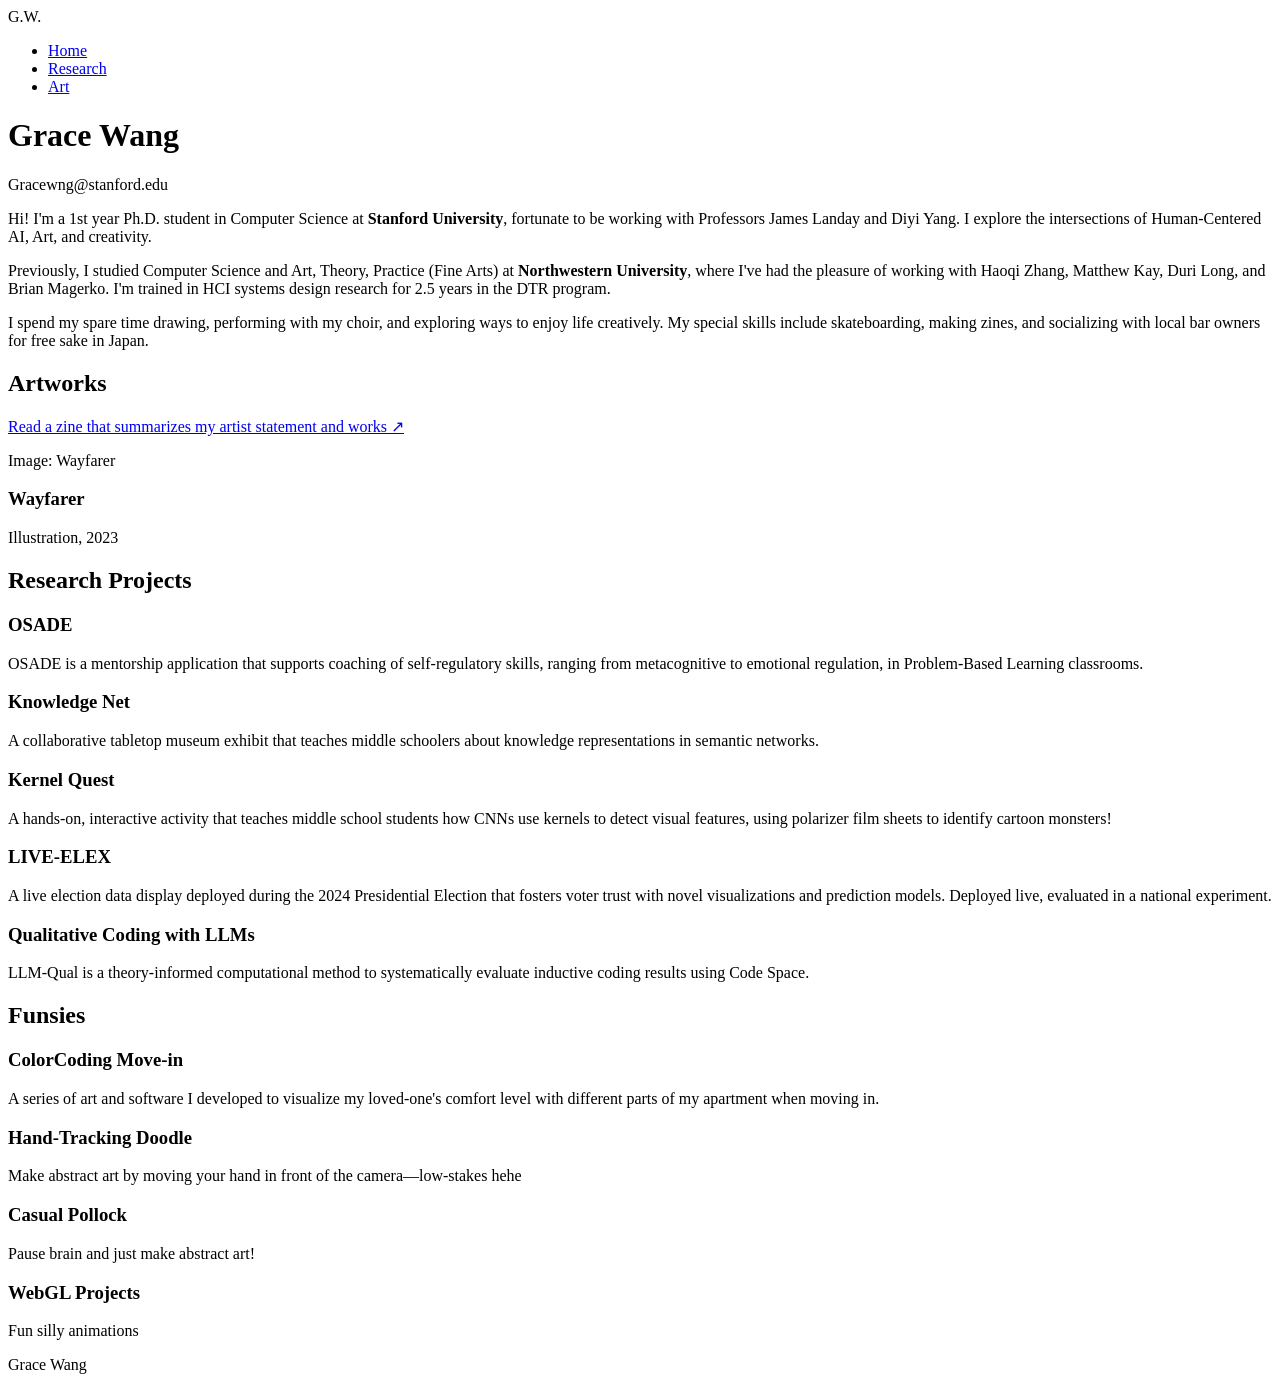
==== index.html @ e255c579 "front page" ====
<!DOCTYPE html>
<html lang="en">
<head>
    <meta charset="UTF-8">
    <meta name="viewport" content="width=device-width, initial-scale=1.0">
    <title>Grace Wang | G.W.</title>
    <link rel="stylesheet" href="style.css">
</head>
<body>

    <nav class="navbar">
        <div class="logo">G.W.</div>
        <ul class="nav-links">
            <li><a href="#home">Home</a></li>
            <li><a href="#research">Research</a></li>
            <li><a href="#art">Art</a></li>
        </ul>
    </nav>

    <main class="container">
        <header id="home" class="hero">
            <h1>Grace Wang</h1>
            <p class="email">Gracewng@stanford.edu</p>
            <div class="bio">
                <p>Hi! I'm a 1st year Ph.D. student in Computer Science at <strong>Stanford University</strong>, fortunate to be working with Professors James Landay and Diyi Yang. I explore the intersections of Human-Centered AI, Art, and creativity.</p>
                
                <p>Previously, I studied Computer Science and Art, Theory, Practice (Fine Arts) at <strong>Northwestern University</strong>, where I've had the pleasure of working with Haoqi Zhang, Matthew Kay, Duri Long, and Brian Magerko. I'm trained in HCI systems design research for 2.5 years in the DTR program.</p>
                
                <p>I spend my spare time drawing, performing with my choir, and exploring ways to enjoy life creatively. My special skills include skateboarding, making zines, and socializing with local bar owners for free sake in Japan.</p>
            </div>
        </header>

        <section id="art">
            <h2>Artworks</h2>
            <p class="statement-link"><a href="#">Read a zine that summarizes my artist statement and works ↗</a></p>
            <div class="grid">
                <div class="card">
                    <div class="placeholder-img">Image: Wayfarer</div>
                    <h3>Wayfarer</h3>
                    <p>Illustration, 2023</p>
                </div>
            </div>
        </section>

        <section id="research">
            <h2>Research Projects</h2>
            <div class="grid">
                <div class="card">
                    <h3>OSADE</h3>
                    <p>OSADE is a mentorship application that supports coaching of self-regulatory skills, ranging from metacognitive to emotional regulation, in Problem-Based Learning classrooms.</p>
                </div>
                <div class="card">
                    <h3>Knowledge Net</h3>
                    <p>A collaborative tabletop museum exhibit that teaches middle schoolers about knowledge representations in semantic networks.</p>
                </div>
                <div class="card">
                    <h3>Kernel Quest</h3>
                    <p>A hands-on, interactive activity that teaches middle school students how CNNs use kernels to detect visual features, using polarizer film sheets to identify cartoon monsters!</p>
                </div>
                <div class="card">
                    <h3>LIVE-ELEX</h3>
                    <p>A live election data display deployed during the 2024 Presidential Election that fosters voter trust with novel visualizations and prediction models. Deployed live, evaluated in a national experiment.</p>
                </div>
                <div class="card">
                    <h3>Qualitative Coding with LLMs</h3>
                    <p>LLM-Qual is a theory-informed computational method to systematically evaluate inductive coding results using Code Space.</p>
                </div>
            </div>
        </section>

        <section id="funsies">
            <h2>Funsies</h2>
            <div class="grid">
                <div class="card fun">
                    <h3>ColorCoding Move-in</h3>
                    <p>A series of art and software I developed to visualize my loved-one's comfort level with different parts of my apartment when moving in.</p>
                </div>
                <div class="card fun">
                    <h3>Hand-Tracking Doodle</h3>
                    <p>Make abstract art by moving your hand in front of the camera—low-stakes hehe</p>
                </div>
                <div class="card fun">
                    <h3>Casual Pollock</h3>
                    <p>Pause brain and just make abstract art!</p>
                </div>
                <div class="card fun">
                    <h3>WebGL Projects</h3>
                    <p>Fun silly animations</p>
                </div>
            </div>
        </section>
    </main>

    <footer>
        <p>Grace Wang</p>
    </footer>

</body>
</html>
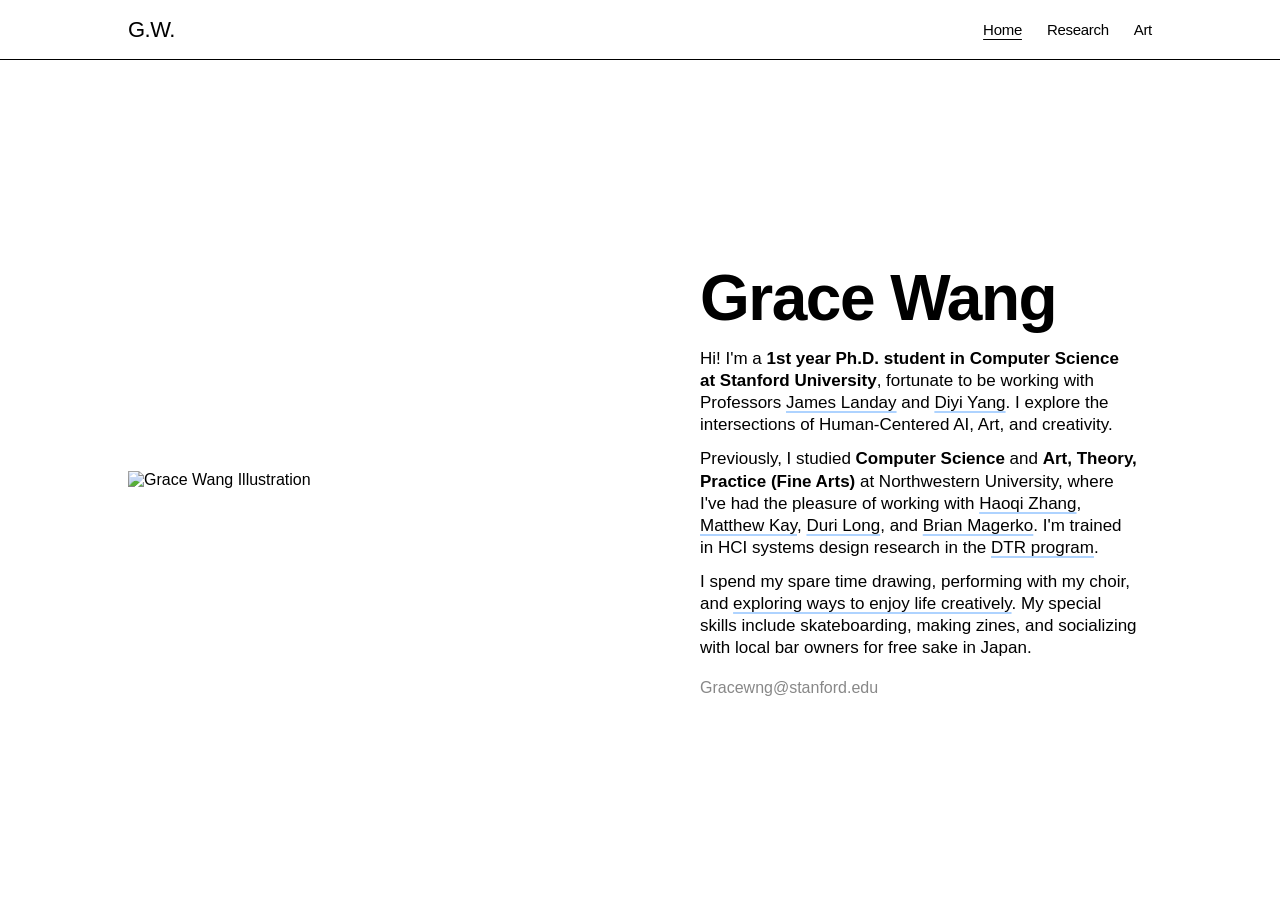
==== commit f37ef78a: "frontpage" ====
--- a/index.html
+++ b/index.html
@@ -9,91 +9,37 @@
 <body>
 
     <nav class="navbar">
-        <div class="logo">G.W.</div>
-        <ul class="nav-links">
-            <li><a href="#home">Home</a></li>
-            <li><a href="#research">Research</a></li>
-            <li><a href="#art">Art</a></li>
-        </ul>
+        <div class="nav-content">
+            <div class="logo">G.W.</div>
+            <ul class="nav-links">
+                <li><a href="#home" class="active">Home</a></li>
+                <li><a href="#research">Research</a></li>
+                <li><a href="#art">Art</a></li>
+            </ul>
+        </div>
     </nav>
 
-    <main class="container">
-        <header id="home" class="hero">
-            <h1>Grace Wang</h1>
-            <p class="email">Gracewng@stanford.edu</p>
-            <div class="bio">
-                <p>Hi! I'm a 1st year Ph.D. student in Computer Science at <strong>Stanford University</strong>, fortunate to be working with Professors James Landay and Diyi Yang. I explore the intersections of Human-Centered AI, Art, and creativity.</p>
+    <main class="centering-wrapper">
+        <div class="container">
+            <header id="home" class="hero-section">
+                <div class="image-column">
+                    <img src="images/artworks/SelfPortrait.png" alt="Grace Wang Illustration" class="profile-img">
+                </div>
                 
-                <p>Previously, I studied Computer Science and Art, Theory, Practice (Fine Arts) at <strong>Northwestern University</strong>, where I've had the pleasure of working with Haoqi Zhang, Matthew Kay, Duri Long, and Brian Magerko. I'm trained in HCI systems design research for 2.5 years in the DTR program.</p>
-                
-                <p>I spend my spare time drawing, performing with my choir, and exploring ways to enjoy life creatively. My special skills include skateboarding, making zines, and socializing with local bar owners for free sake in Japan.</p>
-            </div>
-        </header>
-
-        <section id="art">
-            <h2>Artworks</h2>
-            <p class="statement-link"><a href="#">Read a zine that summarizes my artist statement and works ↗</a></p>
-            <div class="grid">
-                <div class="card">
-                    <div class="placeholder-img">Image: Wayfarer</div>
-                    <h3>Wayfarer</h3>
-                    <p>Illustration, 2023</p>
+                <div class="content-column">
+                    <h1>Grace Wang</h1>
+                    <div class="bio">
+                        <p>Hi! I'm a <strong>1st year Ph.D. student in Computer Science at Stanford University</strong>, fortunate to be working with Professors <a href="https://www.landay.org/">James Landay</a> and <a href="https://cs.stanford.edu/~diyiy/">Diyi Yang</a>. I explore the intersections of Human-Centered AI, Art, and creativity.</p>
+                        
+                        <p>Previously, I studied <strong>Computer Science</strong> and <strong>Art, Theory, Practice (Fine Arts)</strong> at Northwestern University, where I've had the pleasure of working with <a href="https://eecs.northwestern.edu/~hq/">Haoqi Zhang</a>, <a href="https://www.mjskay.com/">Matthew Kay</a>, <a href="https://www.durilong.com/">Duri Long</a>, and <a href="https://sites.google.com/view/magerko/home">Brian Magerko</a>. I'm trained in HCI systems design research in the <a href="https://dtr.northwestern.edu/">DTR program</a>.</p>
+                        
+                        <p>I spend my spare time drawing, performing with my choir, and <a href="#">exploring ways to enjoy life creatively</a>. My special skills include skateboarding, making zines, and socializing with local bar owners for free sake in Japan.</p>
+                    </div>
+                    <p class="email-bottom">Gracewng@stanford.edu</p>
                 </div>
-            </div>
-        </section>
-
-        <section id="research">
-            <h2>Research Projects</h2>
-            <div class="grid">
-                <div class="card">
-                    <h3>OSADE</h3>
-                    <p>OSADE is a mentorship application that supports coaching of self-regulatory skills, ranging from metacognitive to emotional regulation, in Problem-Based Learning classrooms.</p>
-                </div>
-                <div class="card">
-                    <h3>Knowledge Net</h3>
-                    <p>A collaborative tabletop museum exhibit that teaches middle schoolers about knowledge representations in semantic networks.</p>
-                </div>
-                <div class="card">
-                    <h3>Kernel Quest</h3>
-                    <p>A hands-on, interactive activity that teaches middle school students how CNNs use kernels to detect visual features, using polarizer film sheets to identify cartoon monsters!</p>
-                </div>
-                <div class="card">
-                    <h3>LIVE-ELEX</h3>
-                    <p>A live election data display deployed during the 2024 Presidential Election that fosters voter trust with novel visualizations and prediction models. Deployed live, evaluated in a national experiment.</p>
-                </div>
-                <div class="card">
-                    <h3>Qualitative Coding with LLMs</h3>
-                    <p>LLM-Qual is a theory-informed computational method to systematically evaluate inductive coding results using Code Space.</p>
-                </div>
-            </div>
-        </section>
-
-        <section id="funsies">
-            <h2>Funsies</h2>
-            <div class="grid">
-                <div class="card fun">
-                    <h3>ColorCoding Move-in</h3>
-                    <p>A series of art and software I developed to visualize my loved-one's comfort level with different parts of my apartment when moving in.</p>
-                </div>
-                <div class="card fun">
-                    <h3>Hand-Tracking Doodle</h3>
-                    <p>Make abstract art by moving your hand in front of the camera—low-stakes hehe</p>
-                </div>
-                <div class="card fun">
-                    <h3>Casual Pollock</h3>
-                    <p>Pause brain and just make abstract art!</p>
-                </div>
-                <div class="card fun">
-                    <h3>WebGL Projects</h3>
-                    <p>Fun silly animations</p>
-                </div>
-            </div>
-        </section>
+            </header>
+        </div>
     </main>
-
-    <footer>
-        <p>Grace Wang</p>
-    </footer>
 
 </body>
 </html>
--- a/style.css
+++ b/style.css
@@ -0,0 +1,160 @@
+:root {
+    --bg-white: #ffffff;
+    --text-black: #000000;
+    --text-gray: #888888;
+    --max-width: 1200px;
+    --header-height: 60px; /* Narrower vertical space */
+}
+
+* {
+    box-sizing: border-box;
+    margin: 0;
+    padding: 0;
+}
+
+body, html {
+    height: 100%;
+    background-color: var(--bg-white);
+    color: var(--text-black);
+    font-family: -apple-system, BlinkMacSystemFont, "Segoe UI", Roboto, sans-serif;
+    -webkit-font-smoothing: antialiased;
+}
+
+/* HEADER: FULL WIDTH LINE, 80% TEXT CONTENT */
+.navbar {
+    width: 100%;
+    height: var(--header-height);
+    border-bottom: 1px solid #000000;
+    background: #fff;
+    display: flex;
+    justify-content: center;
+}
+
+.nav-content {
+    width: 80%; /* Text spans 80% */
+    display: flex;
+    justify-content: space-between;
+    align-items: center;
+}
+
+.logo {
+    font-size: 22px;
+    font-weight: 100;
+    color: #000;
+    letter-spacing: -0.5px; /* Tightened horizontal spacing */
+    font-family: "Helvetica Neue", Helvetica, Arial, sans-serif;
+}
+
+.nav-links {
+    display: flex;
+    list-style: none;
+    gap: 25px;
+}
+
+.nav-links a {
+    text-decoration: none;
+    color: #000;
+    font-size: 15px; /* 30% smaller than previous 17px */
+    letter-spacing: -0.3px;
+    font-weight: 400;
+    text-transform: none;
+}
+
+.nav-links a.active {
+    text-decoration: underline;
+    text-underline-offset: 4px;
+}
+
+/* VERTICAL CENTERING */
+.centering-wrapper {
+    display: flex;
+    flex-direction: column;
+    justify-content: center;
+    min-height: calc(100vh - var(--header-height));
+}
+
+.container {
+    width: 80%; /* Matches header text width */
+    max-width: var(--max-width);
+    margin: 0 auto;
+}
+
+.hero-section {
+    display: flex;
+    align-items: center;
+    gap: 60px;
+}
+
+.image-column {
+    flex: 0 0 50%;
+}
+
+.profile-img {
+    width: 100%;
+    height: auto;
+    display: block;
+}
+
+.content-column {
+    flex: 1;
+}
+
+h1 {
+    font-size: 64px;
+    font-weight: 700;
+    margin-bottom: 15px;
+    letter-spacing: -1.5px;
+    line-height: 1.1;
+}
+
+.bio p {
+    font-size: 17px;
+    margin-bottom: 12px;
+    margin-right: 15px;
+    line-height: 1.3; /* Compressed line spacing (0.5 of previous 2.2 range) */
+    color: #000;
+}
+
+.bio a {
+    color: var(--text-black);
+    text-decoration: underline;
+    
+    /* 1. Use a high-contrast Hex code */
+    text-decoration-color: #aed3ff; /* Pure blue, or use #2b6ca3 for a professional blue */
+    
+    /* 2. Increase thickness so the color is visible */
+    text-decoration-thickness: 2px; 
+    
+    /* 3. Ensure the line doesn't skip over descending letters (like g, j, p, q, y) */
+    /* This makes the line a solid, unbroken blue stroke */
+    text-decoration-skip-ink: none; 
+
+    /* 4. Pull it away from the text slightly to make it pop */
+    text-underline-offset: 3px;
+}
+
+.email-bottom {
+    margin-top: 20px;
+    color: var(--text-gray);
+    font-size: 16px;
+}
+
+/* MOBILE RESPONSIVE */
+@media (max-width: 950px) {
+    .nav-content, .container {
+        width: 90%; /* More space on mobile */
+    }
+    
+    .hero-section {
+        flex-direction: column;
+        gap: 30px;
+    }
+
+    .image-column {
+        width: 100%;
+    }
+
+    h1 {
+        font-size: 42px;
+    }
+}
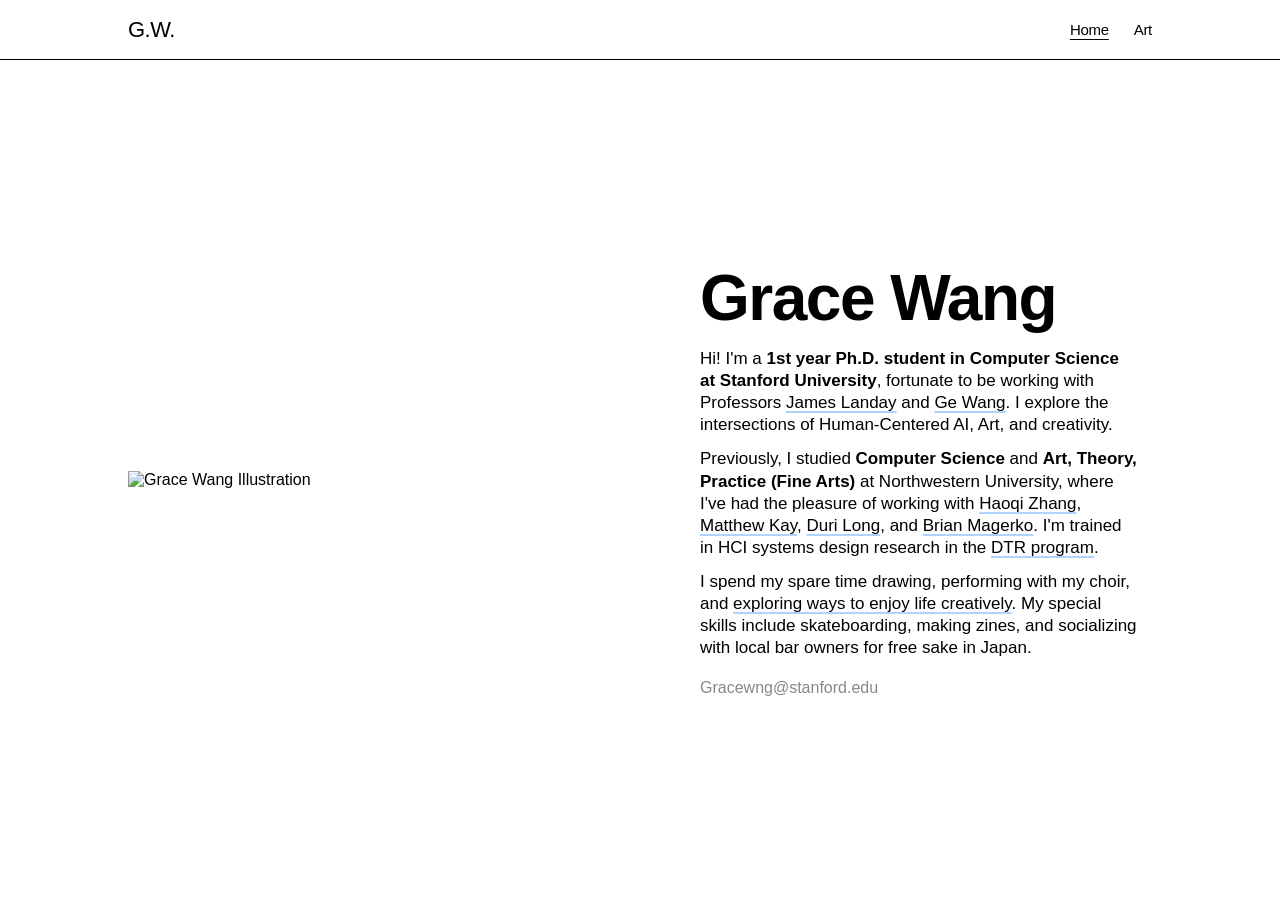
==== commit 3f428380: "new" ====
--- a/index.html
+++ b/index.html
@@ -13,8 +13,7 @@
             <div class="logo">G.W.</div>
             <ul class="nav-links">
                 <li><a href="#home" class="active">Home</a></li>
-                <li><a href="#research">Research</a></li>
-                <li><a href="#art">Art</a></li>
+                <li><a href="zine.html">Art</a></li>
             </ul>
         </div>
     </nav>
@@ -29,7 +28,7 @@
                 <div class="content-column">
                     <h1>Grace Wang</h1>
                     <div class="bio">
-                        <p>Hi! I'm a <strong>1st year Ph.D. student in Computer Science at Stanford University</strong>, fortunate to be working with Professors <a href="https://www.landay.org/">James Landay</a> and <a href="https://cs.stanford.edu/~diyiy/">Diyi Yang</a>. I explore the intersections of Human-Centered AI, Art, and creativity.</p>
+                        <p>Hi! I'm a <strong>1st year Ph.D. student in Computer Science at Stanford University</strong>, fortunate to be working with Professors <a href="https://www.landay.org/">James Landay</a> and <a href="https://www.gewang.com//">Ge Wang</a>. I explore the intersections of Human-Centered AI, Art, and creativity.</p>
                         
                         <p>Previously, I studied <strong>Computer Science</strong> and <strong>Art, Theory, Practice (Fine Arts)</strong> at Northwestern University, where I've had the pleasure of working with <a href="https://eecs.northwestern.edu/~hq/">Haoqi Zhang</a>, <a href="https://www.mjskay.com/">Matthew Kay</a>, <a href="https://www.durilong.com/">Duri Long</a>, and <a href="https://sites.google.com/view/magerko/home">Brian Magerko</a>. I'm trained in HCI systems design research in the <a href="https://dtr.northwestern.edu/">DTR program</a>.</p>
                         
--- a/style.css
+++ b/style.css
@@ -139,22 +139,287 @@
     font-size: 16px;
 }
 
-/* MOBILE RESPONSIVE */
+/* MOBILE RESPONSIVE REFINEMENTS */
 @media (max-width: 950px) {
-    .nav-content, .container {
-        width: 90%; /* More space on mobile */
+    .logo {
+    font-size: 19px;
+    font-weight: 100;
+    color: #000;
+    letter-spacing: -0.5px; /* Tightened horizontal spacing */
+    font-family: "Helvetica Neue", Helvetica, Arial, sans-serif;
+}
+
+    /* Header adjustments */
+    .nav-content {
+        width: 88%; /* Give more edge-to-edge room for the nav on mobile */
+    }
+    
+    .nav-links {
+        gap: 10.5px; /* Reduce spacing between tabs so they don't look spread out */
+    }
+
+    .nav-links a {
+    text-decoration: none;
+    color: #000;
+    font-size: 14px; /* 30% smaller than previous 17px */
+    letter-spacing: -0.2px;
+    font-weight: 300;
+    text-transform: none;
+}
+
+    /* Vertical centering adjustment */
+    .centering-wrapper {
+        justify-content: flex-start; /* Don't force center on mobile to allow for scrolling */
+        padding-top: 30px; /* Space between header line and the image */
+        min-height: auto;
+    }
+
+    .container {
+        width: 86%; /* Reduce right margin/centering the content block */
     }
     
     .hero-section {
         flex-direction: column;
+        gap: 20px; /* Gap between image and "Grace Wang" text */
+    }
+
+    /* Image Scaling */
+    .image-column {
+        width: 70%; /* Makes image smaller on phone (was 100%) */
+        margin: 0 auto; /* Keeps image centered */
+    }
+
+    /* Text Proportion Adjustments */
+    h1 {
+        font-size: 22px; /* 50% smaller than desktop 64px */
+        text-align: left;
+        margin-bottom: 10px;
+        letter-spacing: 0.0px;
+    }
+
+    .bio p {
+        font-size: 14.5px; /* 10% smaller than desktop 17px */
+        margin-right: 0; /* Fixes the "right margin too big" issue */
+        text-align: left;
+        line-height: 1.1;
+    }
+
+    .email-bottom {
+        font-size: 14.2px;
+        margin-top: 15px;
+    }
+}
+
+/* --- ART PAGE SPECIFIC STYLES --- */
+
+.art-page {
+    width: 70% !important; /* Matches homepage content width */
+    max-width: var(--max-width);
+    margin: 0 auto; /* Centers the 80% container */
+    text-align: left;
+    padding-bottom: 100px;
+}
+
+/* 1. Full-Width Hero */
+.art-hero {
+    width: 100%;
+    margin-bottom: 60px;
+}
+
+.art-hero img {
+    width: 100%;
+    height: auto;
+    display: block;
+}
+
+/* 2. Artist Statement Header (Title + Circle) */
+.statement-header {
+    display: flex;
+    justify-content: flex-start; /* Keeps things from drifting right */
+    align-items: center;
+    gap: 60px; /* Gap between title and circle */
+    margin-bottom: 80px;
+}
+
+.statement-title {
+    flex: 0 0 20vw; /* Keeps title column consistent with paragraphs */
+}
+
+.statement-title h2 {
+    font-size: 32px;
+    font-weight: 700;
+    line-height: 1.1;
+    margin-bottom: 20px;
+}
+
+.statement-title .subtitle {
+    color: var(--text-gray);
+    font-size: 16px;
+}
+
+.statement-circle-img img {
+    width: 180px;
+    height: 180px;
+    border-radius: 50%;
+    object-fit: cover;
+}
+
+/* 3. Text Blocks & Width Constraints */
+.statement-text{
+    width: 25vw; /* The exact constraint you requested */
+    margin-bottom: 40px;
+    text-align: left;
+}
+
+.project-text {
+    width: 20vw; /* The exact constraint you requested */
+    margin-bottom: 40px;
+    text-align: left;
+}
+
+.statement-text p, .project-text p, .arrow-paragraph p {
+    font-size: 17px;
+    line-height: 1.25;
+    margin-bottom: 30px;
+    letter-spacing: -0.1px;
+}
+
+/* 4. Question Row & Project Row Layouts */
+.question-row, .project-row {
+    display: flex;
+    justify-content: flex-start;
+    align-items: flex-start;
+    gap: 60px; /* Consistent horizontal gap across the page */
+    margin-top: 40px;
+}
+
+.arrow-paragraph {
+    flex: 0 0 20vw; /* Matches the vertical line of paragraphs above */
+}
+
+.question-quote-container{
+    flex: 1; /* Occupies the remaining space of the 80vw container */
+    max-width: 30vw;
+}
+
+.question-quote-container blockquote {
+    font-size: 20px;
+    font-weight: 700;
+    line-height: 1.3;
+    padding: 0;
+    margin: 0;
+}
+
+
+/* --- IMPROVED PROJECT GALLERY GRID --- */
+
+.project-gallery {
+    flex: 1; /* Takes up the space to the right of your 20vw text */
+}
+
+.gallery-grid {
+    display: flex;
+    gap: 7.5px; /* The gutter between the 70% and 30% columns */
+    align-items: stretch; /* Forces both columns to have the same total height */
+}
+/* Main image takes 70% */
+.gallery-main {
+    flex: 0 0 80%; 
+}
+
+.gallery-main img {
+    width: 100%;
+    height: auto;
+    display: block;
+}
+
+.gallery-side {
+    flex: 0 0 calc(20% - 7.5px); /* Adjusts for the gap */
+    display: flex;
+    flex-direction: column;
+    gap: 5px; /* Space between the two stacked images */
+}
+
+.gallery-side img {
+    width: 100%;
+    /* This forces each side image to take exactly half the height of the column */
+    height: calc(50% - 7.5px); 
+    object-fit: cover; /* Prevents stretching if the photos have different ratios */
+    display: block;
+}
+
+.gallery-grid img {
+    width: 100%;
+    height: auto;
+    display: block;
+}
+
+.caption {
+    font-size: 13px;
+    color: var(--text-gray);
+    font-style: italic;
+    text-align: left;
+}
+
+/* --- MOBILE ART ADJUSTMENTS --- */
+@media (max-width: 950px) {
+    .art-page {
+        width: 86% !important;
+    }
+
+    .statement-header, .question-row, .project-row {
+        flex-direction: column;
+        align-items: flex-start;
+        gap: 25px;
+    }
+
+    .statement-text, .project-text, .arrow-paragraph, .statement-title {
+        width: 100%;
+        flex: none;
+    }
+
+    .statement-circle-img img {
+        width: 150px;
+        height: 150px;
+    }
+}
+
+/* --- STACKED IMAGE SECTION --- */
+
+.image-stack-row {
+    width: 100%;
+    display: flex;
+    flex-direction: column;
+    gap: 60px; /* Vertical space between the two images */
+    margin-top: 80px;
+    margin-bottom: 100px;
+}
+
+/* Container for the 80% width image */
+.img-wrapper-80 {
+    width: 80%;
+    /* Left-aligned by default, but you can use margin: 0 auto; to center it within the container */
+    margin-right: auto; 
+}
+
+/* Container for the 100% width image */
+.img-wrapper-100 {
+    width: 100%;
+}
+
+.image-stack-row img {
+    width: 100%;
+    height: auto;
+    display: block;
+}
+
+/* Mobile Adjustments */
+@media (max-width: 950px) {
+    .img-wrapper-80 {
+        width: 100%; /* Scale up to full width on mobile for better visibility */
+    }
+    .image-stack-row {
         gap: 30px;
-    }
-
-    .image-column {
-        width: 100%;
-    }
-
-    h1 {
-        font-size: 42px;
+        margin-top: 40px;
     }
 }
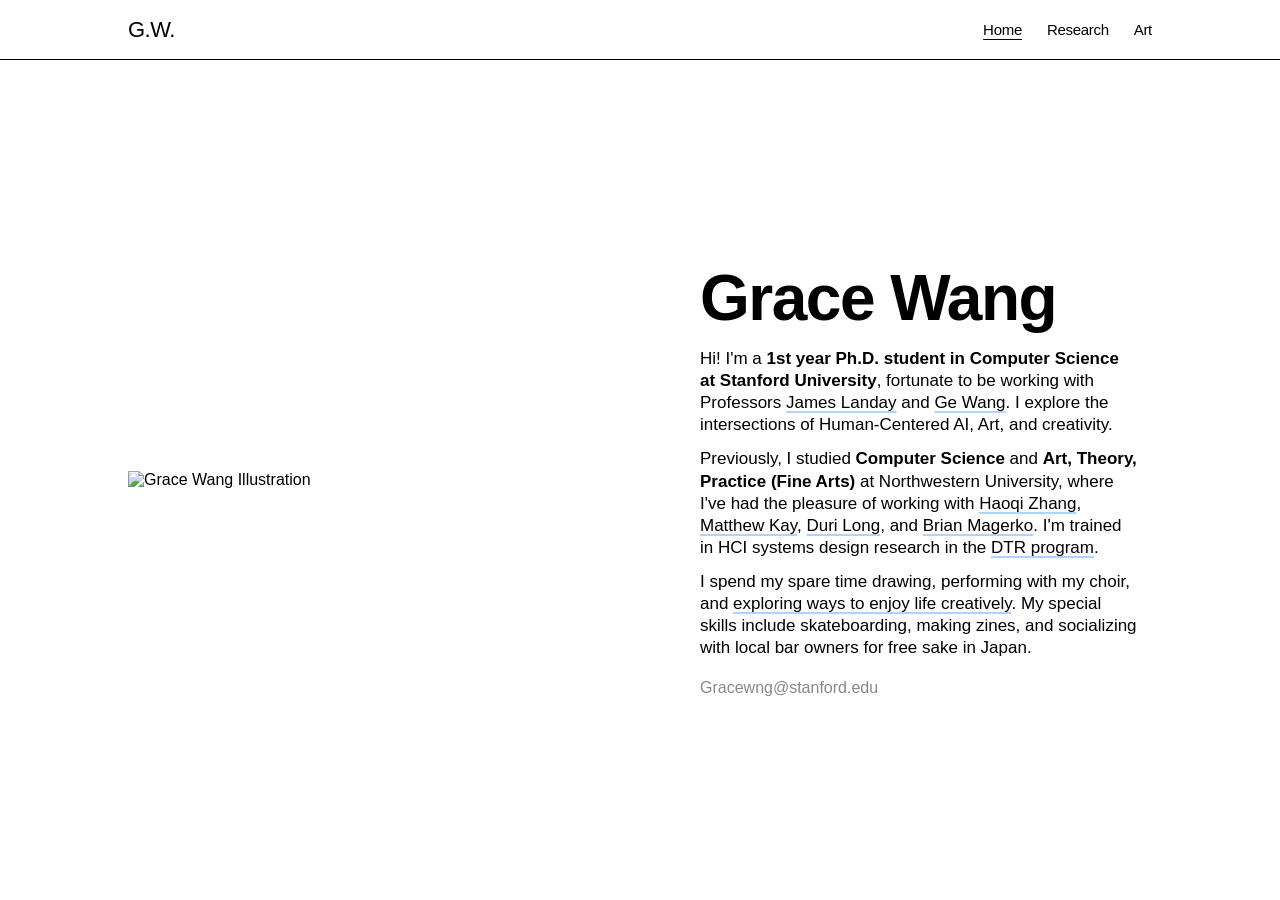
==== commit 51cd89f3: "papers" ====
--- a/index.html
+++ b/index.html
@@ -13,6 +13,7 @@
             <div class="logo">G.W.</div>
             <ul class="nav-links">
                 <li><a href="#home" class="active">Home</a></li>
+                <li><a href="research.html">Research</a></li>
                 <li><a href="zine.html">Art</a></li>
             </ul>
         </div>
--- a/style.css
+++ b/style.css
@@ -210,6 +210,65 @@
     }
 }
 
+/* --- RESEARCH PAGE SPECIFIC STYLES --- */
+
+.research-wrapper {
+    justify-content: flex-start;
+    padding-top: 60px;
+    padding-bottom: 100px;
+}
+
+.research-container {
+    width: 50%;
+    margin: 0 auto;
+}
+
+.research-list {
+    display: flex;
+    flex-direction: column;
+    gap: 16px;
+}
+
+.paper {
+    display: flex;
+    flex-direction: column;
+    gap: 2px;
+}
+
+.paper p {
+    font-size: 15px;
+    line-height: 1.35;
+    color: #000;
+    margin: 0;
+}
+
+.authors {
+    color: #888 !important;
+}
+
+.paper a {
+    color: var(--text-black);
+    text-decoration: underline;
+    text-decoration-color: #aed3ff;
+    text-decoration-thickness: 2px;
+    text-decoration-skip-ink: none;
+    text-underline-offset: 3px;
+}
+
+@media (max-width: 950px) {
+    .research-container {
+        width: 86%;
+    }
+
+    .research-wrapper {
+        padding-top: 30px;
+    }
+
+    .paper p {
+        font-size: 13.5px;
+    }
+}
+
 /* --- ART PAGE SPECIFIC STYLES --- */
 
 .art-page {
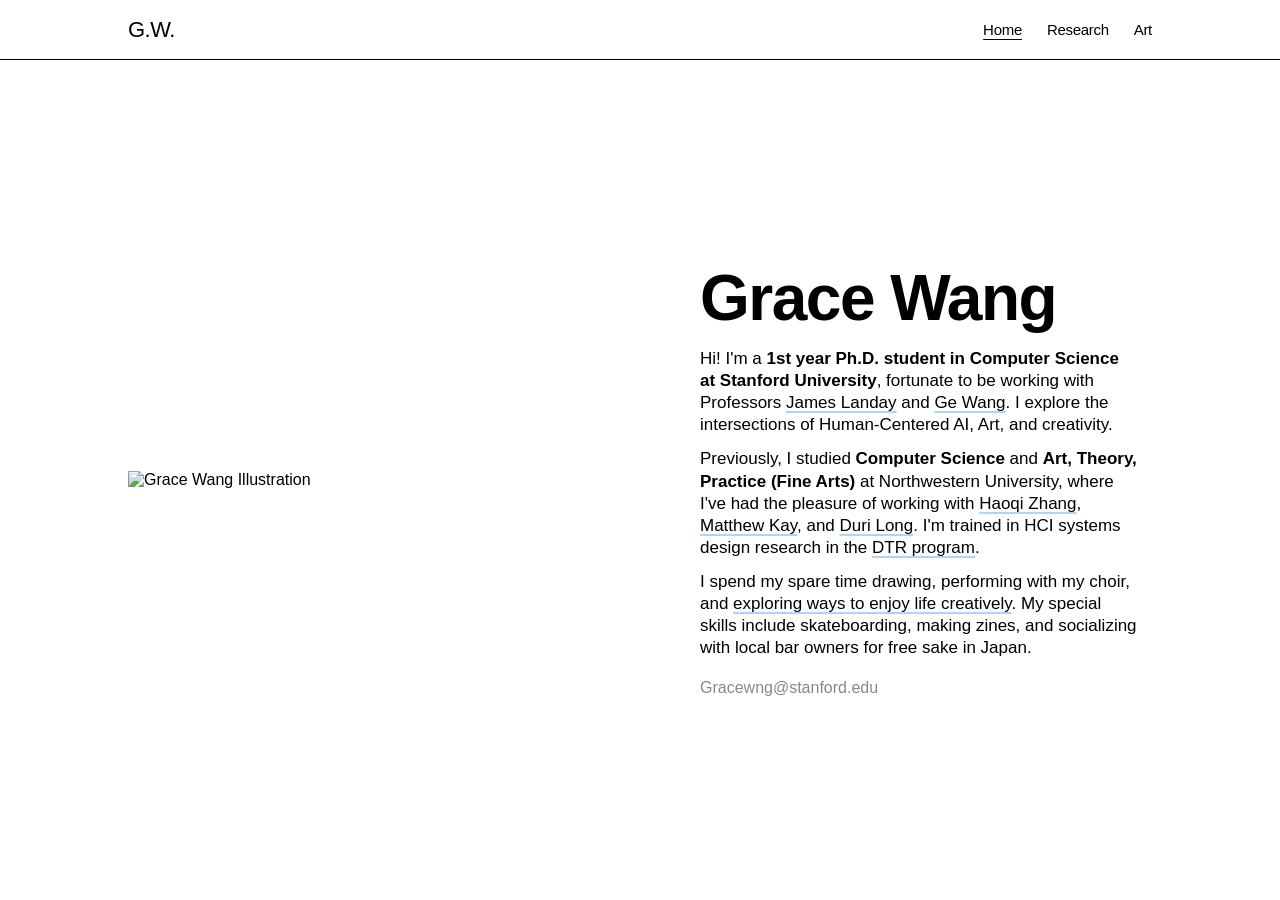
==== commit 1268bd64: "Remove Brian Magerko from homepage bio Co-Authored-By: Claude Opus 5.5 <noreply@anthropic.com> Claud" ====
--- a/index.html
+++ b/index.html
@@ -31,7 +31,7 @@
                     <div class="bio">
                         <p>Hi! I'm a <strong>1st year Ph.D. student in Computer Science at Stanford University</strong>, fortunate to be working with Professors <a href="https://www.landay.org/">James Landay</a> and <a href="https://www.gewang.com//">Ge Wang</a>. I explore the intersections of Human-Centered AI, Art, and creativity.</p>
                         
-                        <p>Previously, I studied <strong>Computer Science</strong> and <strong>Art, Theory, Practice (Fine Arts)</strong> at Northwestern University, where I've had the pleasure of working with <a href="https://eecs.northwestern.edu/~hq/">Haoqi Zhang</a>, <a href="https://www.mjskay.com/">Matthew Kay</a>, <a href="https://www.durilong.com/">Duri Long</a>, and <a href="https://sites.google.com/view/magerko/home">Brian Magerko</a>. I'm trained in HCI systems design research in the <a href="https://dtr.northwestern.edu/">DTR program</a>.</p>
+                        <p>Previously, I studied <strong>Computer Science</strong> and <strong>Art, Theory, Practice (Fine Arts)</strong> at Northwestern University, where I've had the pleasure of working with <a href="https://eecs.northwestern.edu/~hq/">Haoqi Zhang</a>, <a href="https://www.mjskay.com/">Matthew Kay</a>, and <a href="https://www.durilong.com/">Duri Long</a>. I'm trained in HCI systems design research in the <a href="https://dtr.northwestern.edu/">DTR program</a>.</p>
                         
                         <p>I spend my spare time drawing, performing with my choir, and <a href="#">exploring ways to enjoy life creatively</a>. My special skills include skateboarding, making zines, and socializing with local bar owners for free sake in Japan.</p>
                     </div>
--- a/style.css
+++ b/style.css
@@ -257,15 +257,34 @@
 
 @media (max-width: 950px) {
     .research-container {
-        width: 86%;
+        width: 100%;
+        padding: 0 7%;
     }
 
     .research-wrapper {
         padding-top: 30px;
     }
 
+    .research-list {
+        gap: 10px;
+    }
+
     .paper p {
         font-size: 13.5px;
+        line-height: 1.2;
+    }
+
+    .paper {
+        gap: 1px;
+    }
+
+    .paper a {
+        color: var(--text-black) !important;
+        text-decoration: underline !important;
+        text-decoration-color: #aed3ff !important;
+        text-decoration-thickness: 2px !important;
+        text-decoration-skip-ink: none !important;
+        text-underline-offset: 3px !important;
     }
 }
 
